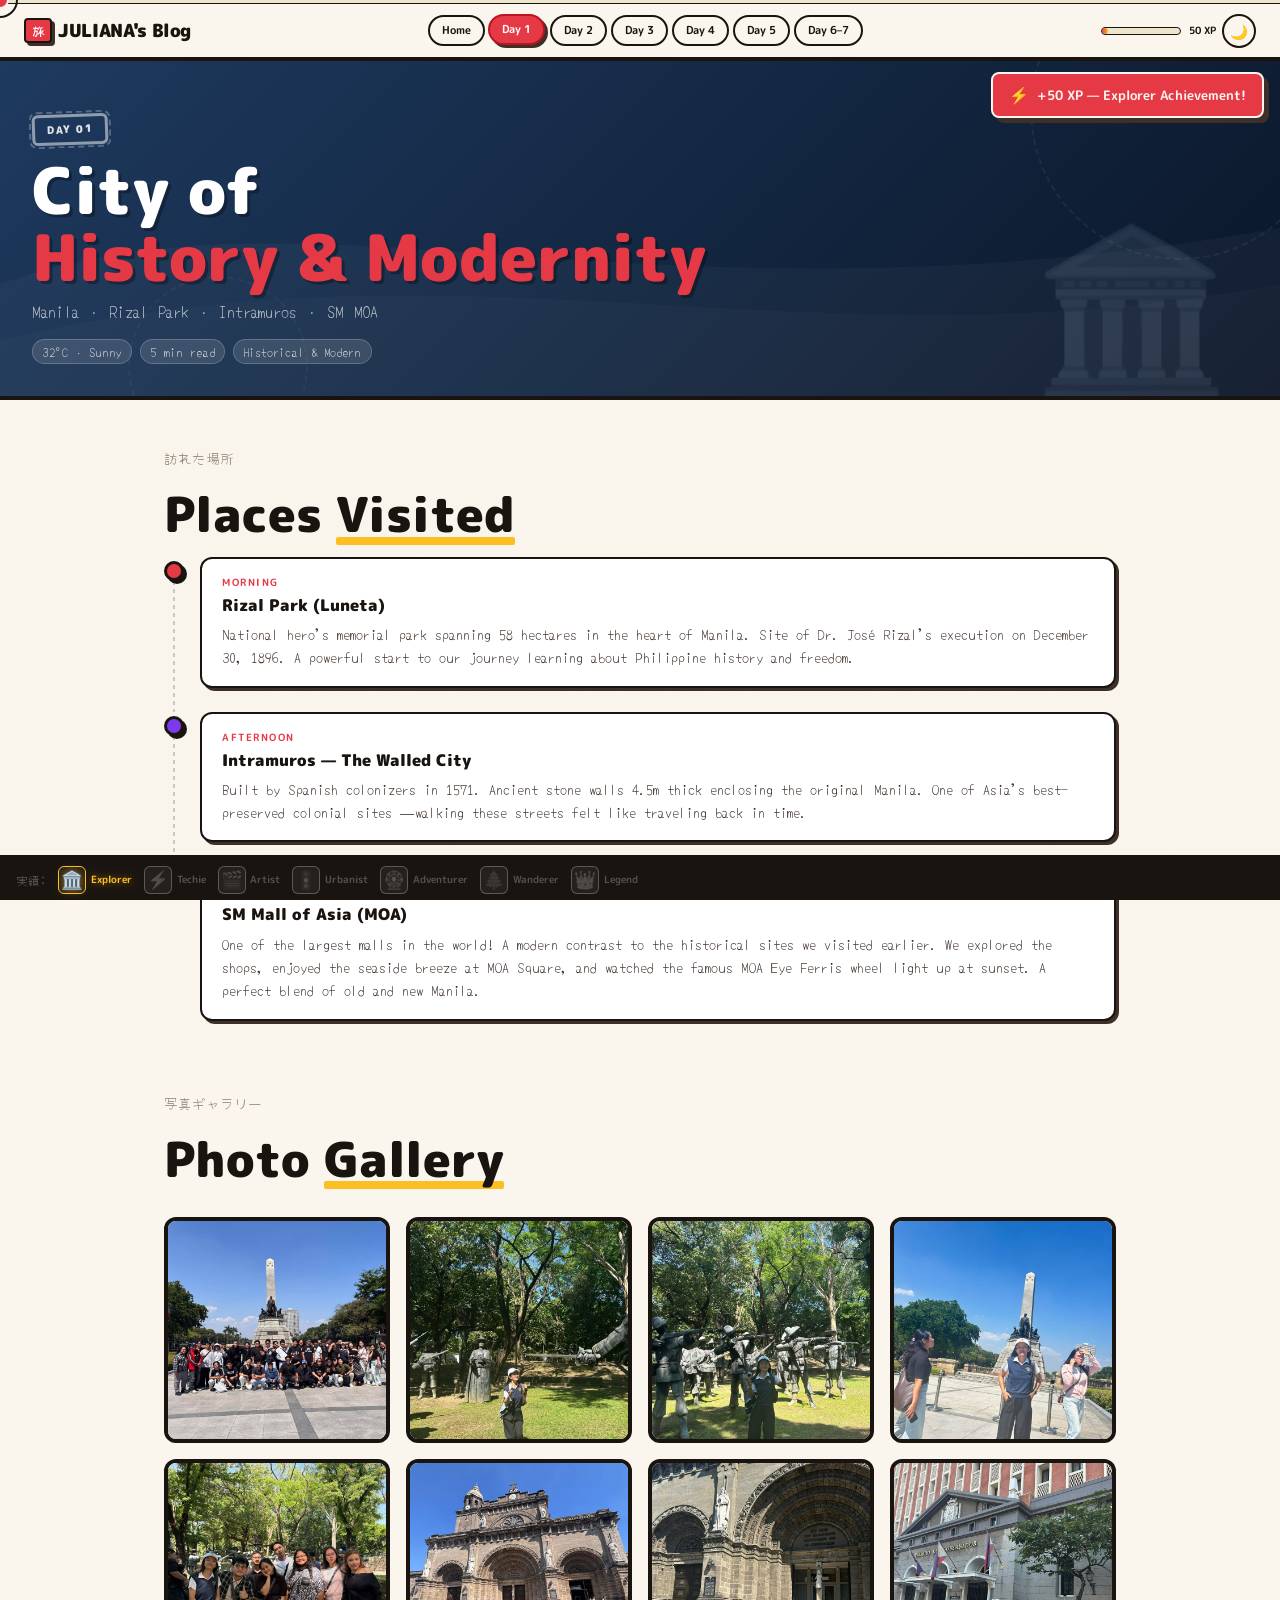
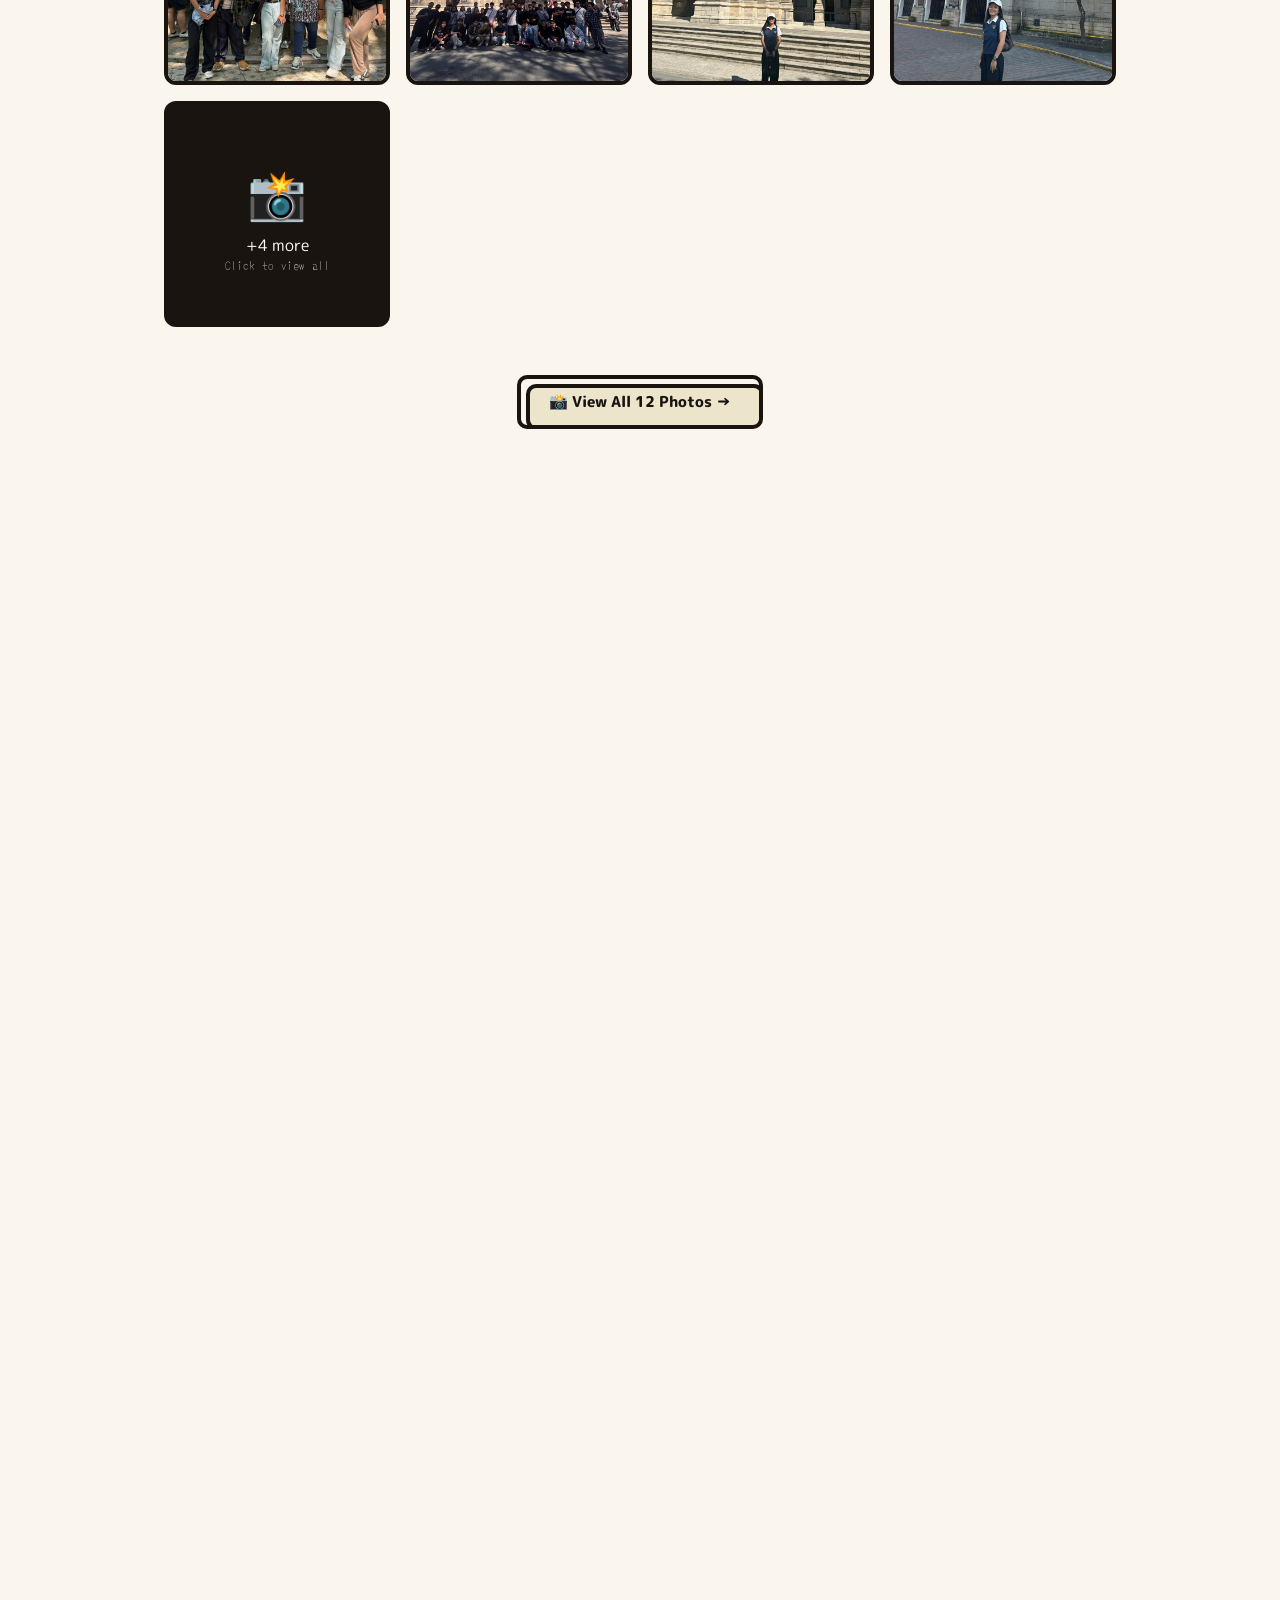
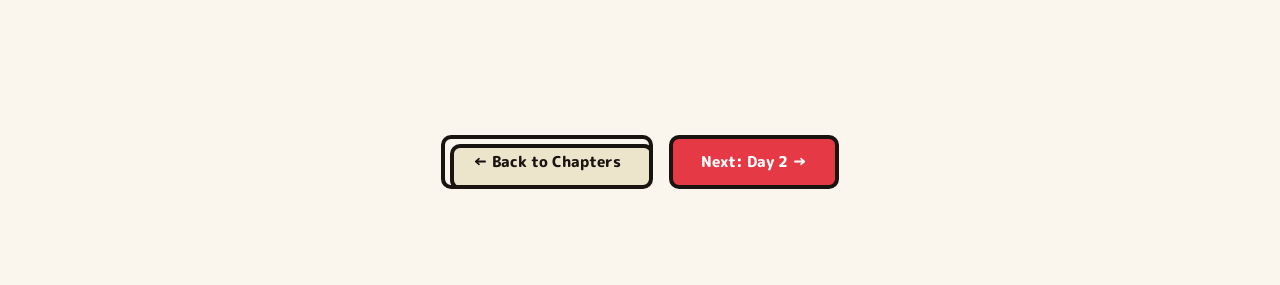
==== day1.html @ f8524972 "removed the journey folder wrong pathing" ====
<!DOCTYPE html>
<html lang="en">

<head>
  <meta charset="UTF-8">
  <meta name="viewport" content="width=device-width, initial-scale=1.0">
  <title>Day 1 — Manila · 旅日記</title>
  <link rel="stylesheet" href="style.css">
  <style>
    :root {
      --day-color: #e63946;
      --day-dark: #c1121f;
      --day-light: rgba(230, 57, 70, 0.1);
    }
  </style>
  <link rel="stylesheet" href="day-shared.css">
</head>

<body>
  <div id="cursor"></div>
  <div id="cursor-ring"></div>
  <div id="scroll-bar">
    <div id="scroll-fill"></div>
  </div>
  <div id="page-transition"></div>
  <div id="pt-text"></div>

  <!-- Topbar -->
  <div id="topbar">
    <a class="topbar-logo" href="index.html" onclick="nav(event,'index.html','Home')">
      <span class="logo-kanji">旅</span><span>JULIANA's Blog</span>
    </a>
    <nav class="topbar-nav">
      <a class="nav-pill" data-page="index.html" href="index.html" onclick="nav(event,'index.html','Home')">Home</a>
      <a class="nav-pill active" data-page="day1.html" href="day1.html">Day 1</a>
      <a class="nav-pill" data-page="day2.html" href="day2.html" onclick="nav(event,'day2.html','Day 2')">Day 2</a>
      <a class="nav-pill" data-page="day3.html" href="day3.html" onclick="nav(event,'day3.html','Day 3')">Day 3</a>
      <a class="nav-pill" data-page="day4.html" href="day4.html" onclick="nav(event,'day4.html','Day 4')">Day 4</a>
      <a class="nav-pill" data-page="day5.html" href="day5.html" onclick="nav(event,'day5.html','Day 5')">Day 5</a>
      <a class="nav-pill" data-page="day67.html" href="day67.html" onclick="nav(event,'day67.html','Day 6-7')">Day
        6–7</a>
    </nav>
    <div class="topbar-actions">
      <div class="xp-row">
        <div class="xp-track">
          <div class="xp-fill" id="xp-fill"></div>
        </div><span id="xp-num">0 XP</span>
      </div>
      <div class="icon-pill" onclick="toggleDark()">🌙</div>
    </div>
  </div>

  <div class="page">
    <!-- HERO -->
    <div class="day-hero" style="background:linear-gradient(135deg,#1e3a5f 0%,#0a1628 100%);">
      <div class="day-hero-deco">
        <svg viewBox="0 0 800 300" class="hero-svg-deco" preserveAspectRatio="none">
          <path d="M0,200 C200,100 400,250 800,150 L800,300 L0,300Z" fill="rgba(255,255,255,0.03)" />
          <path d="M0,250 C300,150 500,280 800,200 L800,300 L0,300Z" fill="rgba(255,255,255,0.02)" />
        </svg>
        <div class="hero-circle"
          style="width:300px;height:300px;top:-100px;right:-50px;border-color:rgba(255,255,255,0.06)"></div>
        <div class="hero-circle"
          style="width:180px;height:180px;bottom:-60px;left:10%;border-color:rgba(255,255,255,0.04)"></div>
      </div>
      <div class="day-hero-content">
        <div class="day-stamp">
          <span class="stamp" style="color:#fff;border-color:rgba(255,255,255,0.6);">DAY 01</span>
        </div>
        <h1 class="day-title">City of<br><span style="color:var(--day-color)">History & Modernity</span></h1>
        <p class="day-subtitle">Manila · Rizal Park · Intramuros · SM MOA</p>
        <div style="display:flex;gap:0.5rem;flex-wrap:wrap;margin-top:1rem;">
          <span class="atm-tag">32°C · Sunny</span>
          <span class="atm-tag">5 min read</span>
          <span class="atm-tag">Historical & Modern</span>
        </div>
      </div>
      <div class="day-hero-emoji">🏛️</div>
    </div>

    <!-- CONTENT -->
    <div class="day-content">

      <!-- PLACES TIMELINE -->
      <section class="content-section reveal">
        <span class="section-kana">訪れた場所</span>
        <h2 class="section-heading">Places <span class="underline-swash">Visited</span></h2>
        <div class="timeline">
          <div class="tl-item">
            <div class="tl-dot" style="background:var(--day-color)"></div>
            <div class="tl-card">
              <div class="tl-time">Morning</div>
              <div class="tl-place">Rizal Park (Luneta)</div>
              <div class="tl-desc">National hero's memorial park spanning 58 hectares in the heart of Manila. Site of
                Dr. José Rizal's execution on December 30, 1896. A powerful start to our journey learning about
                Philippine history and freedom.</div>
              <div class="tl-emoji"></div>
            </div>
          </div>
          <div class="tl-item">
            <div class="tl-dot" style="background:#7c3aed"></div>
            <div class="tl-card">
              <div class="tl-time">Afternoon</div>
              <div class="tl-place">Intramuros — The Walled City</div>
              <div class="tl-desc">Built by Spanish colonizers in 1571. Ancient stone walls 4.5m thick enclosing the
                original Manila. One of Asia's best-preserved colonial sites — walking these streets felt like traveling
                back in time.</div>
              <div class="tl-emoji"></div>
            </div>
          </div>
          <div class="tl-item">
            <div class="tl-dot" style="background:#0ea5e9"></div>
            <div class="tl-card">
              <div class="tl-time">Late Afternoon / Evening</div>
              <div class="tl-place">SM Mall of Asia (MOA)</div>
              <div class="tl-desc">One of the largest malls in the world! A modern contrast to the historical sites we
                visited earlier. We explored the shops, enjoyed the seaside breeze at MOA Square, and watched the famous
                MOA Eye Ferris wheel light up at sunset. A perfect blend of old and new Manila.</div>
              <div class="tl-emoji"><div>
            </div>
          </div>
        </div>
      </section>

      <!-- PHOTO GALLERY -->
      <section class="content-section reveal" data-delay="0.1">
        <span class="section-kana">写真ギャラリー</span>
        <h2 class="section-heading">Photo <span class="underline-swash">Gallery</span></h2>
        <div class="photo-grid-masonry" id="gallery-day1">
          <!-- Images will be loaded dynamically -->
        </div>
        <button class="btn btn-ghost" onclick="openFullGallery(1)" style="margin-top:1rem;align-self:center;">📸 View
          All 12 Photos →</button>
      </section>

      <div class="two-col">
        <!-- JOURNAL / LEARNINGS -->
        <section class="content-section reveal" data-delay="0.1">
          <span class="section-kana">学んだこと</span>
          <h2 class="section-heading">What We <span class="underline-swash">Learned</span></h2>
          <div class="notebook journal-lines"
            style="padding:1.5rem 1.5rem 1.5rem 4rem;border:var(--border-thick);border-radius:14px;box-shadow:var(--shadow-md);background:#fff;">
            <div class="learn-item">
              <span class="learn-icon"></span>
              <p>Rizal Park is the symbolic heart of Philippine freedom — where our national hero was executed and where
                the nation's spirit was rekindled.</p>
            </div>
            <div class="learn-item">
              <span class="learn-icon"></span>
              <p>Intramuros has 8 gates called "puertas" and its walls were designed to protect the colonial capital
                from invasion and typhoons.</p>
            </div>
            <div class="learn-item">
              <span class="learn-icon"></span>
              <p>SM MOA is the 4th largest mall in the world and represents modern Philippine commerce and entertainment
                — a stark but beautiful contrast to centuries-old Intramuros.</p>
            </div>
            <div class="learn-item">
              <span class="learn-icon"></span>
              <p>The architecture of Intramuros blends Spanish Baroque, Moorish, and indigenous influences — a physical
                record of cultural fusion.</p>
            </div>
            <div class="learn-item">
              <span class="learn-icon"></span>
              <p>Manila is a city of contrasts — where history and modernity coexist. From Rizal's execution site to a
                world-class mall by the bay, this city tells a complex story.</p>
            </div>
          </div>
        </section>

        <!-- REFLECTION + FUN FACTS -->
        <div style="display:flex;flex-direction:column;gap:1.5rem;">
          <section class="content-section reveal" data-delay="0.2">
            <span class="section-kana">振り返り</span>
            <h2 class="section-heading">Reflection</h2>
            <div class="speech-bubble">
              <p>"Walking through Intramuros felt like stepping back 500 years into colonial history. But then ending
                the day at SM MOA — watching the sunset over Manila Bay with the MOA Eye glowing — reminded us that
                Manila isn't stuck in the past. It's a living, breathing city that honors its history while embracing
                the future. What a perfect first day."</p>
            </div>
          </section>

          <section class="content-section reveal" data-delay="0.25">
            <span class="section-kana">おもしろい事実</span>
            <h2 class="section-heading">Fun Facts</h2>
            <div style="display:flex;flex-direction:column;gap:0.75rem;">
              <div class="sticky" style="transform:rotate(-2deg)">🏛️ Rizal Park spans 58 hectares — bigger than
                Monaco's palace!</div>
              <div class="sticky" style="transform:rotate(1.5deg);background:#e3f2fd;border-color:#90caf9"> SM MOA is
                the 4th LARGEST mall in the world!</div>
              <div class="sticky" style="transform:rotate(-1deg);background:#f3e5f5;border-color:#ce93d8"> Intramuros
                walls are 4.5 meters thick — built to withstand cannon fire!</div>
            </div>
          </section>

          <section class="content-section reveal" data-delay="0.3">
            <span class="section-kana">今日の気分</span>
            <h2 class="section-heading">Day Mood</h2>
            <div class="mood-row">
              <div class="mood-item flip-card" style="height:80px">
                <div class="flip-card-inner"
                  style="transform-style:preserve-3d;transition:transform 0.6s;width:100%;height:100%">
                  <div class="flip-front"
                    style="backface-visibility:hidden;position:absolute;inset:0;display:flex;flex-direction:column;align-items:center;justify-content:center;background:#fff;border:var(--border);border-radius:10px;font-size:1.8rem;">
                    one</div>
                  <div class="flip-back"
                    style="backface-visibility:hidden;position:absolute;inset:0;transform:rotateY(180deg);display:flex;align-items:center;justify-content:center;background:var(--day-color);color:#fff;font-family:var(--font-sketch);font-size:0.75rem;border-radius:10px;text-align:center;padding:0.5rem;">
                    Amazed!</div>
                </div>
              </div>
              <div class="mood-item flip-card" style="height:80px">
                <div class="flip-card-inner"
                  style="transform-style:preserve-3d;transition:transform 0.6s;width:100%;height:100%">
                  <div class="flip-front"
                    style="backface-visibility:hidden;position:absolute;inset:0;display:flex;flex-direction:column;align-items:center;justify-content:center;background:#fff;border:var(--border);border-radius:10px;font-size:1.8rem;">
                    two</div>
                  <div class="flip-back"
                    style="backface-visibility:hidden;position:absolute;inset:0;transform:rotateY(180deg);display:flex;align-items:center;justify-content:center;background:#7c3aed;color:#fff;font-family:var(--font-sketch);font-size:0.75rem;border-radius:10px;text-align:center;padding:0.5rem;">
                    Curious!</div>
                </div>
              </div>
              <div class="mood-item flip-card" style="height:80px">
                <div class="flip-card-inner"
                  style="transform-style:preserve-3d;transition:transform 0.6s;width:100%;height:100%">
                  <div class="flip-front"
                    style="backface-visibility:hidden;position:absolute;inset:0;display:flex;flex-direction:column;align-items:center;justify-content:center;background:#fff;border:var(--border);border-radius:10px;font-size:1.8rem;">
                    three</div>
                  <div class="flip-back"
                    style="backface-visibility:hidden;position:absolute;inset:0;transform:rotateY(180deg);display:flex;align-items:center;justify-content:center;background:#0ea5e9;color:#fff;font-family:var(--font-sketch);font-size:0.75rem;border-radius:10px;text-align:center;padding:0.5rem;">
                    Inspired!</div>
                </div>
              </div>
            </div>
            <p
              style="font-family:var(--font-sketch);font-size:0.75rem;color:var(--muted);margin-top:0.5rem;text-align:center;">
              Hover the cards ↑</p>
          </section>
        </div>
      </div>

      <!-- SKILLS DISCOVERED -->
      <section class="content-section reveal">
        <span class="section-kana">発見したスキル</span>
        <h2 class="section-heading">Skills <span class="underline-swash">Discovered</span></h2>
        <div class="skill-cloud">
          <span class="skill-tag" style="--sc:#e63946">Philippine History</span>
          <span class="skill-tag" style="--sc:#7c3aed">Colonial Architecture</span>
          <span class="skill-tag" style="--sc:#16a34a"> Heritage Conservation</span>
          <span class="skill-tag" style="--sc:#f59e0b"> Cultural Appreciation</span>
          <span class="skill-tag" style="--sc:#0ea5e9"> Modern Commerce</span>
          <span class="skill-tag" style="--sc:#db2777"> Urban Contrasts</span>
        </div>
      </section>

      <!-- NAV BUTTONS -->
      <div class="day-nav-row">
        <button class="btn btn-ghost" onclick="nav(null,'index.html','Home')">← Back to Chapters</button>
        <button class="btn btn-red" onclick="nav(null,'day2.html','Day 2')">Next: Day 2 →</button>
      </div>
    </div>
  </div>

  <!-- Photo zoom -->
  <div id="photo-zoom" onclick="this.classList.remove('open')"
    style="position:fixed;inset:0;z-index:5000;background:rgba(0,0,0,0.95);display:none;align-items:center;justify-content:center;flex-direction:column;gap:1rem;backdrop-filter:blur(16px);">
    <div id="pz-emoji" style="font-size:8rem;animation:pop-in 0.4s ease;"></div>
    <div id="pz-title" style="font-family:var(--font-display);font-weight:900;font-size:1.5rem;color:#fff;"></div>
    <div id="pz-desc"
      style="font-family:var(--font-sketch);font-size:1rem;color:rgba(255,255,255,0.6);max-width:400px;text-align:center;">
    </div>
    <div style="font-family:var(--font-sketch);font-size:0.8rem;color:rgba(255,255,255,0.3);margin-top:1rem;">Click
      anywhere to close</div>
  </div>

  <!-- Achievements -->
  <div id="ach-strip"></div>

  <script src="shared.js"></script>
  <script src="day-shared.js"></script>
  <script>
    initDayPage('day1');
  </script>
</body>

</html>
---- style.css ----
/* ============================================================
   TABI NIKKI — 旅日記 — Travel Diary
   Japanese / Nintendo / Sketch Theme
   ============================================================ */

@import url('https://fonts.googleapis.com/css2?family=M+PLUS+Rounded+1c:wght@400;700;800;900&family=Zen+Maru+Gothic:wght@400;500;700&family=Yomogi&family=Nunito:wght@400;600;700;800&display=swap');

/* ===== CSS VARIABLES ===== */
:root {
  --cream:    #faf6ee;
  --paper:    #f5efe0;
  --paper2:   #ede4cc;
  --ink:      #1a1410;
  --ink2:     #3d3028;
  --muted:    #8a7a6a;
  --red:      #e63946;
  --red2:     #c1121f;
  --blue:     #2563eb;
  --blue2:    #1d4ed8;
  --yellow:   #fbbf24;
  --green:    #16a34a;
  --purple:   #7c3aed;
  --orange:   #ea580c;
  --pink:     #db2777;
  --sky:      #0ea5e9;

  --shadow-sm: 3px 3px 0px var(--ink2);
  --shadow-md: 5px 5px 0px var(--ink2);
  --shadow-lg: 8px 8px 0px var(--ink2);

  --border: 2.5px solid var(--ink);
  --border-thick: 4px solid var(--ink);

  --font-display: 'M PLUS Rounded 1c', sans-serif;
  --font-body:    'Zen Maru Gothic', sans-serif;
  --font-sketch:  'Yomogi', cursive;
  --font-ui:      'Nunito', sans-serif;
}

/* ===== RESET ===== */
*, *::before, *::after { box-sizing: border-box; margin: 0; padding: 0; }
html { scroll-behavior: smooth; }

body {
  font-family: var(--font-body);
  background: var(--cream);
  color: var(--ink);
  min-height: 100vh;
  overflow-x: hidden;
  cursor: none;
}

/* ===== PAPER TEXTURE BACKGROUND ===== */
body::before {
  content: '';
  position: fixed; inset: 0; z-index: 0; pointer-events: none;
  background-image:
    url("data:image/svg+xml,%3Csvg xmlns='http://www.w3.org/2000/svg' width='300' height='300'%3E%3Cfilter id='n'%3E%3CfeTurbulence type='fractalNoise' baseFrequency='0.65' numOctaves='3' stitchTiles='stitch'/%3E%3CfeColorMatrix type='saturate' values='0'/%3E%3C/filter%3E%3Crect width='300' height='300' filter='url(%23n)' opacity='0.04'/%3E%3C/svg%3E");
  opacity: 0.6;
}

body > * { position: relative; z-index: 1; }

/* ===== CUSTOM CURSOR ===== */
#cursor {
  width: 14px; height: 14px;
  background: var(--red);
  border-radius: 50%;
  position: fixed; pointer-events: none; z-index: 9999;
  transform: translate(-50%,-50%);
  transition: transform 0.08s, background 0.2s, width 0.2s, height 0.2s;
  box-shadow: 0 0 0 2px var(--cream);
}
#cursor-ring {
  width: 36px; height: 36px;
  border: 2.5px solid var(--ink);
  border-radius: 50%;
  position: fixed; pointer-events: none; z-index: 9998;
  transform: translate(-50%,-50%);
  transition: all 0.12s ease;
}
body:hover #cursor-ring { opacity: 1; }

/* ===== SCROLL PROGRESS ===== */
#scroll-bar {
  position: fixed; top: 0; left: 0; right: 0; height: 4px;
  background: var(--paper2); z-index: 1000;
  border-bottom: 1px solid var(--ink);
}
#scroll-fill {
  height: 100%;
  background: repeating-linear-gradient(90deg, var(--red) 0px, var(--red) 8px, var(--yellow) 8px, var(--yellow) 16px);
  transform-origin: left; transform: scaleX(0);
  transition: transform 0.1s;
}

/* ===== TOPBAR ===== */
#topbar {
  position: fixed; top: 4px; left: 0; right: 0; z-index: 900;
  background: var(--cream);
  border-bottom: var(--border-thick);
  display: flex; align-items: center; justify-content: space-between;
  padding: 0.6rem 1.5rem;
}
.topbar-logo {
  font-family: var(--font-display);
  font-weight: 900;
  font-size: 1.1rem;
  color: var(--ink);
  display: flex; align-items: center; gap: 0.4rem;
  text-decoration: none;
  letter-spacing: -0.02em;
}
.logo-kanji {
  background: var(--red);
  color: #fff;
  font-size: 0.75rem;
  padding: 2px 6px;
  border-radius: 4px;
  border: 2px solid var(--ink);
  font-family: var(--font-sketch);
  box-shadow: var(--shadow-sm);
}
.topbar-nav {
  display: flex; align-items: center; gap: 0.25rem;
}
.nav-pill {
  font-family: var(--font-display);
  font-weight: 700;
  font-size: 0.7rem;
  padding: 0.3rem 0.75rem;
  border: var(--border);
  border-radius: 99px;
  background: transparent;
  color: var(--ink);
  cursor: none;
  text-decoration: none;
  transition: all 0.15s;
  white-space: nowrap;
  display: inline-flex; align-items: center; gap: 0.3rem;
}
.nav-pill:hover, .nav-pill.active {
  background: var(--ink);
  color: var(--cream);
  box-shadow: var(--shadow-sm);
  transform: translate(-1px,-1px);
}
.nav-pill.active { background: var(--red); border-color: var(--red2); color: #fff; }
.topbar-actions { display: flex; gap: 0.4rem; }
.icon-pill {
  width: 34px; height: 34px;
  border: var(--border);
  border-radius: 50%;
  background: transparent;
  display: flex; align-items: center; justify-content: center;
  cursor: none; font-size: 0.9rem;
  transition: all 0.15s;
}
.icon-pill:hover { background: var(--ink); transform: translate(-1px,-1px); box-shadow: var(--shadow-sm); filter: invert(1); }

/* ===== PAGE WRAPPER ===== */
.page {
  min-height: 100vh;
  padding-top: 60px;
}

/* ===== SKETCH BORDER UTILITY ===== */
.sketch-box {
  border: var(--border);
  border-radius: 12px;
  background: var(--cream);
  box-shadow: var(--shadow-md);
  position: relative;
}
.sketch-box::before {
  content: '';
  position: absolute; inset: 3px;
  border: 1px dashed rgba(0,0,0,0.12);
  border-radius: 10px;
  pointer-events: none;
}

/* ===== STAMP BADGE ===== */
.stamp {
  display: inline-flex; flex-direction: column; align-items: center;
  border: 3px solid currentColor;
  border-radius: 6px;
  padding: 0.3rem 0.75rem;
  font-family: var(--font-display);
  font-weight: 900;
  font-size: 0.65rem;
  letter-spacing: 0.15em;
  text-transform: uppercase;
  transform: rotate(-2deg);
  opacity: 0.85;
  position: relative;
}
.stamp::after {
  content: '';
  position: absolute; inset: -6px;
  border: 2px dashed currentColor;
  border-radius: 8px;
  opacity: 0.3;
}

/* ===== BUTTONS ===== */
.btn {
  display: inline-flex; align-items: center; gap: 0.5rem;
  font-family: var(--font-display);
  font-weight: 800;
  font-size: 0.95rem;
  padding: 0.75rem 1.75rem;
  border: var(--border-thick);
  border-radius: 10px;
  cursor: none;
  transition: all 0.12s;
  position: relative;
  text-decoration: none;
}
.btn::after {
  content: '';
  position: absolute; bottom: -5px; right: -5px;
  width: 100%; height: 100%;
  border: var(--border-thick);
  border-radius: 10px;
  z-index: -1;
  transition: all 0.12s;
}
.btn:hover { transform: translate(-2px,-2px); }
.btn:hover::after { bottom: -7px; right: -7px; }
.btn:active { transform: translate(2px,2px); }
.btn:active::after { bottom: -2px; right: -2px; }

.btn-red    { background: var(--red);    color: #fff; }
.btn-red::after    { background: var(--red2);   }
.btn-blue   { background: var(--blue);   color: #fff; }
.btn-blue::after   { background: var(--blue2);  }
.btn-yellow { background: var(--yellow); color: var(--ink); }
.btn-yellow::after { background: #d97706; }
.btn-ghost  { background: transparent;  color: var(--ink); }
.btn-ghost::after  { background: var(--paper2); }

/* ===== SECTION HEADING ===== */
.section-kana {
  font-family: var(--font-sketch);
  font-size: 0.85rem;
  color: var(--muted);
  display: block;
  margin-bottom: 0.25rem;
}
.section-heading {
  font-family: var(--font-display);
  font-weight: 900;
  font-size: clamp(1.8rem, 4vw, 3rem);
  color: var(--ink);
  line-height: 1.1;
  position: relative;
}
.section-heading .underline-swash {
  position: relative; display: inline-block;
}
.section-heading .underline-swash::after {
  content: '';
  position: absolute; left: 0; right: 0; bottom: -4px;
  height: 8px;
  background: var(--yellow);
  z-index: -1;
  border-radius: 2px;
}

/* ===== TAGS ===== */
.tag {
  display: inline-flex; align-items: center; gap: 0.3rem;
  font-family: var(--font-display);
  font-size: 0.7rem; font-weight: 700;
  padding: 0.2rem 0.6rem;
  border: 2px solid currentColor;
  border-radius: 99px;
  transition: all 0.15s;
}
.tag:hover { transform: scale(1.05); }

/* ===== CARD ===== */
.card {
  background: #fff;
  border: var(--border);
  border-radius: 14px;
  box-shadow: var(--shadow-md);
  overflow: hidden;
  transition: transform 0.2s, box-shadow 0.2s;
}
.card:hover { transform: translate(-3px,-3px); box-shadow: var(--shadow-lg); }

/* ===== JOURNAL LINES ===== */
.journal-lines {
  background-image:
    linear-gradient(var(--paper2) 1px, transparent 1px);
  background-size: 100% 2rem;
  background-color: #fff;
}

/* ===== RED THREAD (notebook margin) ===== */
.notebook {
  padding-left: 3.5rem;
  position: relative;
}
.notebook::before {
  content: '';
  position: absolute; top: 0; left: 2.5rem; bottom: 0;
  width: 2px;
  background: rgba(230,57,70,0.4);
}
.notebook::after {
  content: '';
  position: absolute; top: 0; left: 2rem; bottom: 0;
  width: 1px;
  background: rgba(230,57,70,0.2);
}

/* ===== WASHI TAPE ===== */
.washi {
  display: inline-block;
  padding: 0.15rem 1.5rem;
  font-family: var(--font-sketch);
  font-size: 0.8rem;
  transform: rotate(-1.5deg);
  border-top: 1px solid rgba(0,0,0,0.1);
  border-bottom: 1px solid rgba(0,0,0,0.1);
}
.washi-red    { background: rgba(230,57,70,0.25);   color: var(--red2); }
.washi-blue   { background: rgba(37,99,235,0.2);    color: var(--blue); }
.washi-yellow { background: rgba(251,191,36,0.35);  color: #92400e; }
.washi-green  { background: rgba(22,163,74,0.2);    color: var(--green); }
.washi-purple { background: rgba(124,58,237,0.2);   color: var(--purple); }

/* ===== STICKY NOTE ===== */
.sticky {
  background: #fff9c4;
  border: 2px solid #f0d000;
  border-radius: 2px;
  padding: 1rem;
  box-shadow: 4px 4px 0 rgba(0,0,0,0.12);
  font-family: var(--font-sketch);
  font-size: 0.9rem;
  line-height: 1.6;
  color: var(--ink2);
  position: relative;
}
.sticky::before {
  content: '';
  position: absolute; top: -8px; left: 50%;
  transform: translateX(-50%);
  width: 28px; height: 10px;
  background: rgba(255,215,0,0.7);
  border-radius: 2px;
  box-shadow: 0 2px 4px rgba(0,0,0,0.15);
}

/* ===== PIXEL / RETRO BORDER ===== */
.pixel-border {
  box-shadow:
    0 -3px 0 0 var(--ink),
    0  3px 0 0 var(--ink),
   -3px 0 0 0 var(--ink),
    3px 0 0 0 var(--ink);
}

/* ===== TORII DECORATIVE DIVIDER ===== */
.torii-divider {
  display: flex; align-items: center; gap: 1rem;
  margin: 2rem 0;
}
.torii-divider::before, .torii-divider::after {
  content: '';
  flex: 1; height: 2px;
  background: repeating-linear-gradient(90deg, var(--ink) 0, var(--ink) 4px, transparent 4px, transparent 8px);
}
.torii-divider span {
  font-family: var(--font-sketch);
  font-size: 1.2rem;
  color: var(--red);
  white-space: nowrap;
}

/* ===== BADGE / LEVEL ===== */
.level-badge {
  display: inline-flex; align-items: center; gap: 0.4rem;
  background: var(--ink);
  color: var(--cream);
  font-family: var(--font-display);
  font-weight: 900;
  font-size: 0.7rem;
  padding: 0.3rem 0.75rem;
  border-radius: 4px;
  letter-spacing: 0.1em;
}

/* ===== PROGRESS BAR ===== */
.progress-wrap { background: var(--paper2); border: var(--border); border-radius: 99px; overflow: hidden; height: 14px; }
.progress-fill {
  height: 100%;
  background: repeating-linear-gradient(90deg, var(--red) 0, var(--red) 12px, var(--red2) 12px, var(--red2) 24px);
  border-radius: 99px;
  transition: width 1.2s cubic-bezier(.4,0,.2,1);
}

/* ===== ANIMATIONS ===== */
@keyframes fade-up   { from{opacity:0;transform:translateY(20px)} to{opacity:1;transform:none} }
@keyframes fade-in   { from{opacity:0} to{opacity:1} }
@keyframes pop-in    { 0%{transform:scale(0.7);opacity:0} 70%{transform:scale(1.05)} 100%{transform:scale(1);opacity:1} }
@keyframes slide-r   { from{opacity:0;transform:translateX(-24px)} to{opacity:1;transform:none} }
@keyframes stamp-in  { 0%{transform:scale(2) rotate(-20deg);opacity:0} 60%{transform:scale(0.95) rotate(2deg)} 100%{transform:scale(1) rotate(-2deg);opacity:0.85} }
@keyframes wiggle    { 0%,100%{transform:rotate(-2deg)} 50%{transform:rotate(2deg)} }
@keyframes float     { 0%,100%{transform:translateY(0)} 50%{transform:translateY(-8px)} }
@keyframes blink     { 50%{opacity:0} }
@keyframes spin      { to{transform:rotate(360deg)} }
@keyframes bounce-x  { 0%,100%{transform:translateX(0)} 50%{transform:translateX(6px)} }
@keyframes draw-line { from{stroke-dashoffset:1000} to{stroke-dashoffset:0} }
@keyframes page-enter {
  from { opacity:0; transform: perspective(1000px) rotateY(-8deg) translateX(-30px); }
  to   { opacity:1; transform: perspective(1000px) rotateY(0) translateX(0); }
}
@keyframes ripple-out { to{ transform:scale(3); opacity:0; } }
@keyframes confetti-drop {
  0%{opacity:1;transform:translate(0,0) rotate(0deg)}
  100%{opacity:0;transform:translate(var(--cx),var(--cy)) rotate(var(--cr))}
}

.anim-fade-up  { animation: fade-up  0.6s ease both; }
.anim-pop      { animation: pop-in   0.5s cubic-bezier(.4,0,.2,1) both; }
.anim-slide    { animation: slide-r  0.5s ease both; }
.anim-float    { animation: float 4s ease-in-out infinite; }
.anim-wiggle   { animation: wiggle 2s ease-in-out infinite; }

/* ===== REVEAL ON SCROLL ===== */
.reveal { opacity:0; transform:translateY(24px); transition:opacity 0.6s ease, transform 0.6s ease; }
.reveal.done { opacity:1; transform:none; }

/* ===== TOAST ===== */
#toast-wrap {
  position:fixed; top:4.5rem; right:1rem;
  display:flex; flex-direction:column; gap:0.4rem;
  z-index:950; pointer-events:none;
}
.toast {
  background: var(--ink);
  color: var(--cream);
  font-family: var(--font-display);
  font-weight: 700;
  font-size: 0.8rem;
  padding: 0.6rem 1rem;
  border-radius: 8px;
  border: 2px solid var(--cream);
  box-shadow: var(--shadow-md);
  display: flex; align-items: center; gap: 0.5rem;
  transform: translateX(120%);
  opacity: 0;
  transition: all 0.3s cubic-bezier(.4,0,.2,1);
  pointer-events: auto;
}
.toast.show { transform: none; opacity:1; }
.toast.red  { background: var(--red); }
.toast.blue { background: var(--blue); }
.toast.green{ background: var(--green); }

/* ===== PAGE TRANSITION ===== */
#page-transition {
  position:fixed; inset:0; z-index:9000;
  background: var(--ink);
  transform: scaleX(0); transform-origin: left;
  pointer-events:none;
}
#pt-text {
  position: fixed; top:50%; left:50%;
  transform:translate(-50%,-50%);
  font-family: var(--font-sketch);
  font-size: 2rem; color: var(--cream);
  z-index: 9001; opacity: 0;
  pointer-events: none;
}

/* ===== XP BAR (topbar) ===== */
.xp-row {
  display: flex; align-items: center; gap: 0.5rem;
  font-family: var(--font-display);
  font-size: 0.65rem; font-weight: 700;
}
.xp-track {
  width: 80px; height: 8px;
  background: var(--paper2);
  border: 1.5px solid var(--ink);
  border-radius: 99px; overflow:hidden;
}
.xp-fill {
  height:100%;
  background: linear-gradient(90deg, var(--red), var(--yellow));
  border-radius:99px;
  transition: width 0.8s cubic-bezier(.4,0,.2,1);
}

/* ===== ACHIEVEMENT STRIP ===== */
#ach-strip {
  position:fixed; bottom:0; left:0; right:0; z-index:800;
  background: var(--ink);
  border-top: var(--border-thick);
  padding: 0.4rem 1rem;
  display:flex; align-items:center; gap:0.75rem;
  overflow-x:auto;
}
.ach-badge {
  display:flex; align-items:center; gap:0.3rem;
  font-family:var(--font-display); font-weight:700; font-size:0.65rem;
  color: rgba(255,255,255,0.25);
  white-space:nowrap;
  transition:all 0.4s;
  filter: grayscale(1);
}
.ach-badge.lit {
  color: var(--yellow);
  filter: grayscale(0);
  text-shadow: 0 0 8px rgba(251,191,36,0.6);
  animation: pop-in 0.5s ease;
}
.ach-badge .ach-icon {
  font-size:1.1rem;
  width:28px; height:28px;
  background:rgba(255,255,255,0.05);
  border:1.5px solid currentColor;
  border-radius:6px;
  display:flex; align-items:center; justify-content:center;
}
#ach-strip .ach-label {
  font-family:var(--font-sketch); font-size:0.75rem;
  color:rgba(255,255,255,0.3);
}

/* ===== SAKURA PETALS ===== */
.petal {
  position:fixed; pointer-events:none; z-index:5;
  font-size:1.2rem; opacity:0;
  animation: petal-fall var(--dur,6s) var(--delay,0s) ease-in forwards;
}
@keyframes petal-fall {
  0%  { opacity:1; transform:translate(0,0) rotate(0deg); }
  100%{ opacity:0; transform:translate(var(--px,20px), 100vh) rotate(var(--pr,360deg)); }
}

/* ===== RESPONSIVE ===== */
@media(max-width:768px){
  .topbar-nav { display:none; }
  .section-heading { font-size:1.8rem; }
  #ach-strip { padding:0.3rem 0.75rem; gap:0.4rem; }
}
@media(max-width:480px){
  #topbar { padding:0.5rem 1rem; }
  .topbar-logo span:last-child { display:none; }
}



/* Masonry Gallery Grid */
.photo-grid-masonry {
  display: grid;
  grid-template-columns: repeat(auto-fill, minmax(200px, 1fr));
  gap: 1rem;
  margin: 1rem 0;
}

.gallery-item {
  position: relative;
  overflow: hidden;
  border-radius: 12px;
  border: var(--border-thick);
  background: var(--paper);
  cursor: none;
  transition: all 0.2s ease;
  aspect-ratio: 1 / 1;
}

.gallery-item:hover {
  transform: translate(-3px, -3px);
  box-shadow: var(--shadow-lg);
}

.gallery-item img {
  width: 100%;
  height: 100%;
  object-fit: cover;
  transition: transform 0.3s ease;
}

.gallery-item:hover img {
  transform: scale(1.05);
}

.gallery-item .gallery-overlay {
  position: absolute;
  bottom: 0;
  left: 0;
  right: 0;
  background: linear-gradient(transparent, rgba(0, 0, 0, 0.7));
  color: white;
  padding: 0.5rem;
  font-family: var(--font-sketch);
  font-size: 0.7rem;
  transform: translateY(100%);
  transition: transform 0.2s;
  text-align: center;
}

.gallery-item:hover .gallery-overlay {
  transform: translateY(0);
}

/* Lightbox Gallery (for full view) */
.lightbox-gallery {
  position: fixed;
  inset: 0;
  background: rgba(0, 0, 0, 0.95);
  z-index: 10000;
  display: none;
  flex-direction: column;
  overflow-y: auto;
  padding: 2rem;
}

.lightbox-gallery.active {
  display: flex;
}

.lightbox-header {
  display: flex;
  justify-content: space-between;
  align-items: center;
  padding: 1rem;
  color: white;
  position: sticky;
  top: 0;
  background: rgba(0, 0, 0, 0.8);
  z-index: 10001;
}

.lightbox-close {
  background: var(--red);
  border: none;
  color: white;
  font-size: 1.5rem;
  padding: 0.5rem 1rem;
  border-radius: 8px;
  cursor: none;
}

.lightbox-grid {
  display: grid;
  grid-template-columns: repeat(auto-fill, minmax(300px, 1fr));
  gap: 1.5rem;
  max-width: 1400px;
  margin: 0 auto;
  width: 100%;
  padding: 1rem;
}

.lightbox-item {
  border-radius: 8px;
  overflow: hidden;
  cursor: none;
  transition: transform 0.2s;
}

.lightbox-item:hover {
  transform: scale(1.02);
}

.lightbox-item img {
  width: 100%;
  height: 250px;
  object-fit: cover;
}

@media (max-width: 640px) {
  .photo-grid-masonry {
    grid-template-columns: repeat(auto-fill, minmax(150px, 1fr));
    gap: 0.75rem;
  }

  .lightbox-grid {
    grid-template-columns: repeat(auto-fill, minmax(250px, 1fr));
    gap: 1rem;
  }
}
---- day-shared.css ----
/* day-shared.css — shared styles for all day pages */

/* ===== DAY HERO ===== */
.day-hero {
  position: relative; overflow: hidden;
  min-height: 340px;
  display: flex; align-items: flex-end;
  border-bottom: var(--border-thick);
}
.day-hero-deco { position: absolute; inset: 0; pointer-events: none; }
.hero-svg-deco { position: absolute; inset: 0; width: 100%; height: 100%; }
.hero-circle {
  position: absolute;
  border: 2px dashed;
  border-radius: 50%;
}
.day-hero-content {
  position: relative; z-index: 2;
  padding: 2.5rem 2rem 2rem;
  flex: 1;
}
.day-stamp { margin-bottom: 0.75rem; }
.day-title {
  font-family: var(--font-display);
  font-weight: 900;
  font-size: clamp(2rem,6vw,4rem);
  color: #fff;
  line-height: 1.05;
  text-shadow: 3px 3px 0 rgba(0,0,0,0.3);
}
.day-subtitle {
  font-family: var(--font-sketch);
  font-size: 1rem;
  color: rgba(255,255,255,0.7);
  margin-top: 0.5rem;
}
.atm-tag {
  display: inline-flex; align-items: center; gap: 0.3rem;
  font-family: var(--font-sketch); font-size: 0.75rem;
  padding: 0.2rem 0.6rem;
  background: rgba(255,255,255,0.12);
  border: 1px solid rgba(255,255,255,0.2);
  border-radius: 99px; color: rgba(255,255,255,0.8);
}
.day-hero-emoji {
  font-size: 10rem; position: absolute;
  right: 3rem; bottom: -1rem;
  opacity: 0.12; pointer-events: none;
  animation: float 6s ease-in-out infinite;
  user-select: none;
}
@media(max-width:640px){ .day-hero-emoji { font-size:5rem; right:1rem; } }

/* ===== CONTENT ===== */
.day-content {
  max-width: 1000px; margin: 0 auto;
  padding: 3rem 1.5rem 6rem;
  display: flex; flex-direction: column; gap: 3rem;
}
.content-section { display: flex; flex-direction: column; gap: 1rem; }

/* ===== TIMELINE ===== */
.timeline { display: flex; flex-direction: column; gap: 0; }
.tl-item {
  display: flex; gap: 1rem; position: relative;
  padding-bottom: 1.5rem;
}
.tl-item::before {
  content: '';
  position: absolute; left: 9px; top: 24px; bottom: 0;
  width: 2px;
  background: repeating-linear-gradient(180deg, var(--ink) 0, var(--ink) 4px, transparent 4px, transparent 8px);
  opacity: 0.2;
}
.tl-item:last-child::before { display: none; }
.tl-dot {
  width: 20px; height: 20px; border-radius: 50%;
  border: 3px solid var(--ink);
  flex-shrink: 0; margin-top: 4px;
  box-shadow: 3px 3px 0 var(--ink);
}
.tl-card {
  background: #fff;
  border: var(--border);
  border-radius: 12px;
  padding: 1rem 1.25rem;
  box-shadow: var(--shadow-sm);
  flex: 1; position: relative;
  transition: transform 0.2s, box-shadow 0.2s;
}
.tl-card:hover { transform: translate(-2px,-2px); box-shadow: var(--shadow-md); }
.tl-time {
  font-family: var(--font-display); font-weight: 700; font-size: 0.65rem;
  letter-spacing: 0.15em; text-transform: uppercase;
  color: var(--day-color); margin-bottom: 0.25rem;
}
.tl-place {
  font-family: var(--font-display); font-weight: 900; font-size: 1rem;
  color: var(--ink); margin-bottom: 0.4rem;
}
.tl-desc {
  font-family: var(--font-sketch); font-size: 0.88rem;
  color: var(--ink2); line-height: 1.65;
}
.tl-emoji {
  position: absolute; right: 1rem; top: 1rem;
  font-size: 2rem; opacity: 0.2;
}

/* ===== PHOTO GRID ===== */
.photo-grid {
  display: grid;
  grid-template-columns: 2fr 1fr 1fr;
  grid-template-rows: 180px 180px;
  gap: 0.75rem;
}
.photo-card {
  border: var(--border-thick);
  border-radius: 12px;
  overflow: hidden;
  cursor: none;
  box-shadow: var(--shadow-sm);
  transition: transform 0.2s, box-shadow 0.2s;
  position: relative;
}
.photo-card.big { grid-row: span 2; }
.photo-card:hover { transform: translate(-3px,-3px) scale(1.02); box-shadow: var(--shadow-lg); }
.photo-inner {
  width: 100%; height: 100%;
  display: flex; align-items: center; justify-content: center;
  font-size: 4rem;
  transition: transform 0.3s;
}
.photo-card.big .photo-inner { font-size: 7rem; }
.photo-card:hover .photo-inner { transform: scale(1.08); }
.photo-label {
  position: absolute; bottom: 0; left: 0; right: 0;
  background: rgba(0,0,0,0.6); color: #fff;
  font-family: var(--font-sketch); font-size: 0.75rem;
  padding: 0.3rem 0.6rem;
  transform: translateY(100%); transition: transform 0.2s;
}
.photo-card:hover .photo-label { transform: none; }
@media(max-width:600px) {
  .photo-grid { grid-template-columns:1fr 1fr; grid-template-rows:auto; }
  .photo-card.big { grid-row:span 1; grid-column:span 2; height:180px; }
  .photo-card { height:130px; }
}

/* ===== TWO COL ===== */
.two-col {
  display: grid; grid-template-columns: 1fr 1fr; gap: 2rem;
}
@media(max-width:768px){ .two-col { grid-template-columns:1fr; } }

/* ===== JOURNAL ===== */
.learn-item {
  display: flex; align-items: flex-start; gap: 0.75rem;
  padding: 0.6rem 0;
  border-bottom: 1px dashed rgba(0,0,0,0.1);
}
.learn-item:last-child { border-bottom: none; }
.learn-icon { font-size: 1.2rem; flex-shrink: 0; margin-top: 2px; }
.learn-item p {
  font-family: var(--font-sketch);
  font-size: 0.9rem; line-height: 1.7;
  color: var(--ink2);
}

/* ===== SPEECH BUBBLE ===== */
.speech-bubble {
  background: #fff;
  border: var(--border-thick);
  border-radius: 16px 16px 16px 4px;
  padding: 1.25rem 1.5rem;
  box-shadow: var(--shadow-md);
  position: relative;
}
.speech-bubble::before {
  content: '';
  position: absolute; bottom: -14px; left: 1.5rem;
  width: 0; height: 0;
  border-left: 12px solid transparent;
  border-right: 4px solid transparent;
  border-top: 14px solid var(--ink);
}
.speech-bubble::after {
  content: '';
  position: absolute; bottom: -10px; left: 1.6rem;
  width: 0; height: 0;
  border-left: 10px solid transparent;
  border-right: 3px solid transparent;
  border-top: 12px solid #fff;
}
.speech-bubble p {
  font-family: var(--font-sketch);
  font-size: 0.95rem; line-height: 1.75;
  color: var(--ink2);
}
.speech-bubble p em { font-style: italic; color: var(--day-color); }

/* ===== SKILL CLOUD ===== */
.skill-cloud { display: flex; flex-wrap: wrap; gap: 0.6rem; }
.skill-tag {
  display: inline-flex; align-items: center; gap: 0.3rem;
  font-family: var(--font-display); font-weight: 700; font-size: 0.78rem;
  padding: 0.35rem 0.85rem;
  border: 2.5px solid var(--sc, #e63946);
  border-radius: 99px;
  color: var(--sc, #e63946);
  background: transparent;
  transition: all 0.2s;
  cursor: default;
  animation: float 3s ease-in-out infinite alternate;
}
.skill-tag:nth-child(even) { animation-delay: 0.5s; animation-direction: alternate-reverse; }
.skill-tag:hover { background: var(--sc, #e63946); color: #fff; transform: scale(1.05) translateY(-2px); }

/* ===== MOOD ROW ===== */
.mood-row { display: flex; gap: 0.75rem; }
.mood-item { flex: 1; cursor: none; }
.mood-item:hover .flip-card-inner { transform: rotateY(180deg)!important; }

/* ===== DAY NAV ===== */
.day-nav-row {
  display: flex; gap: 1rem; justify-content: center;
  padding-top: 1rem;
  flex-wrap: wrap;
}

/* ===== PHOTO ZOOM ===== */
#photo-zoom.open { display: flex!important; animation: fade-in 0.3s; }
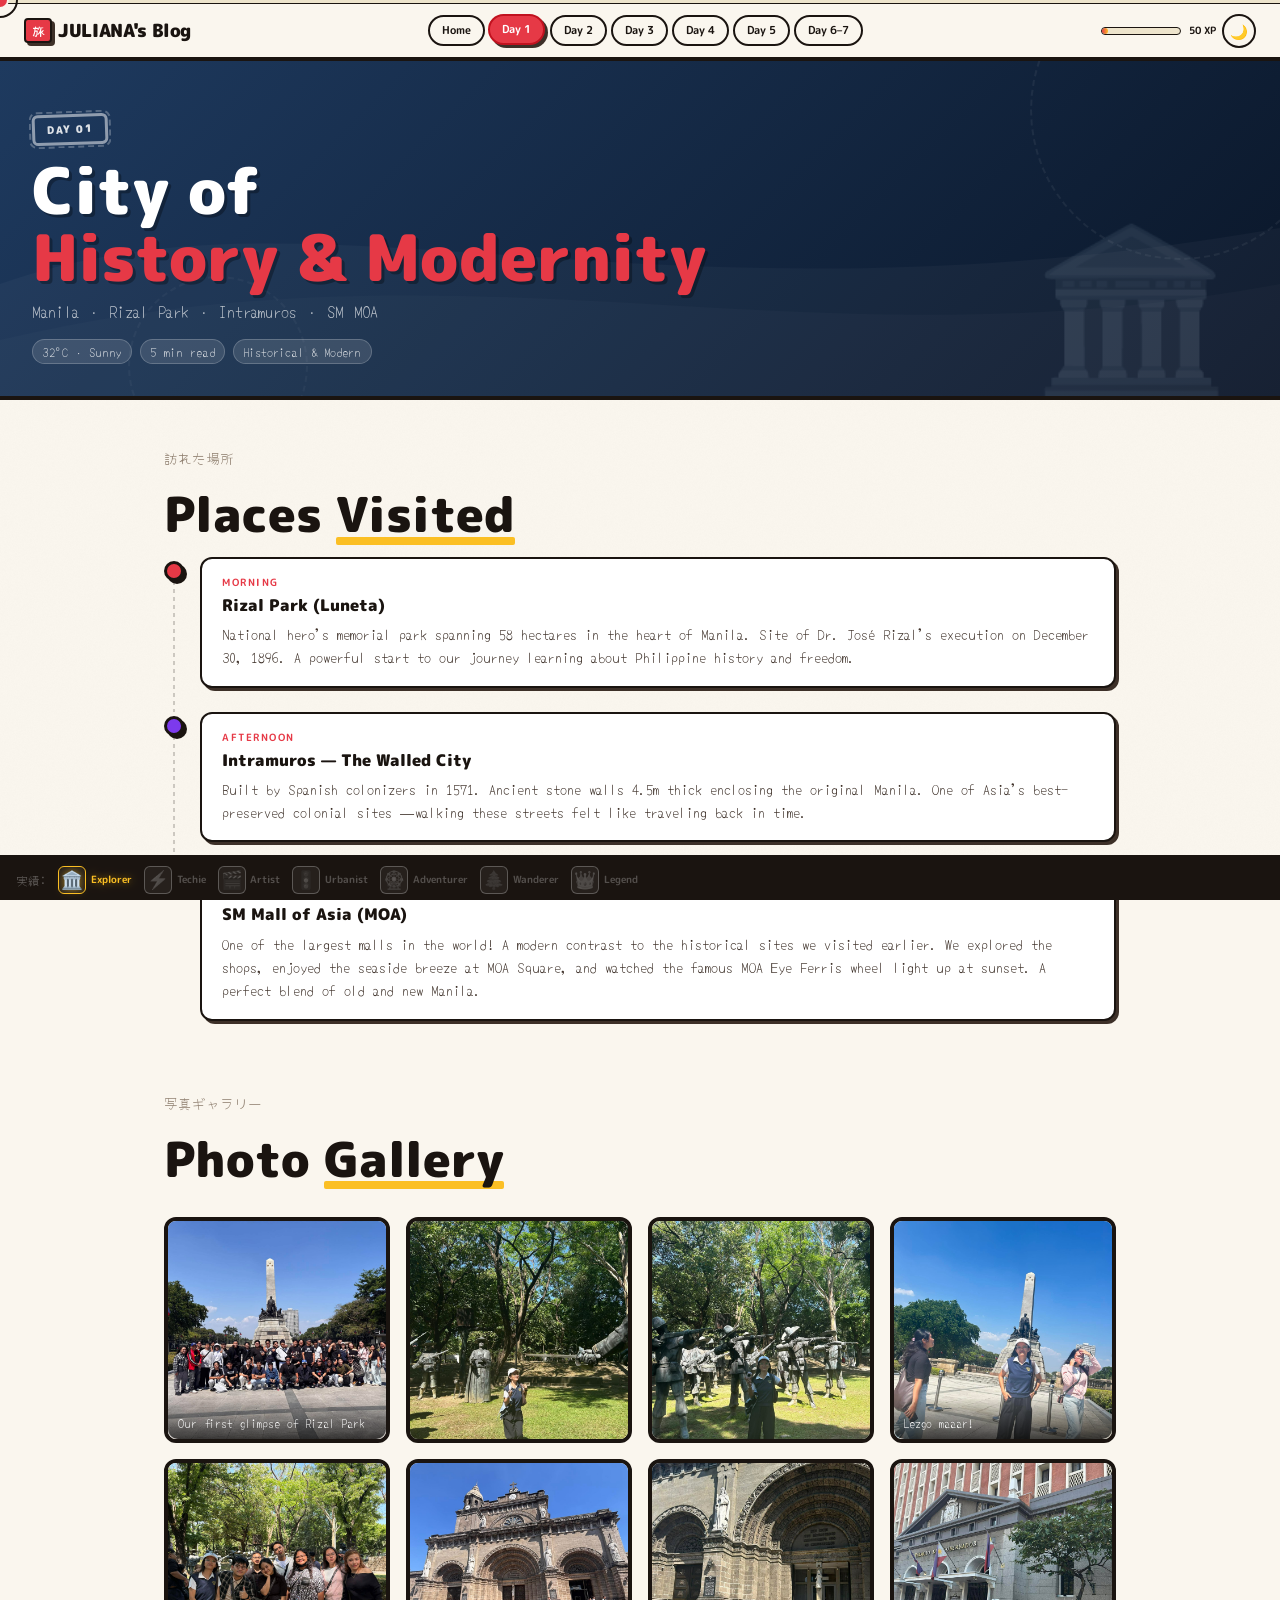
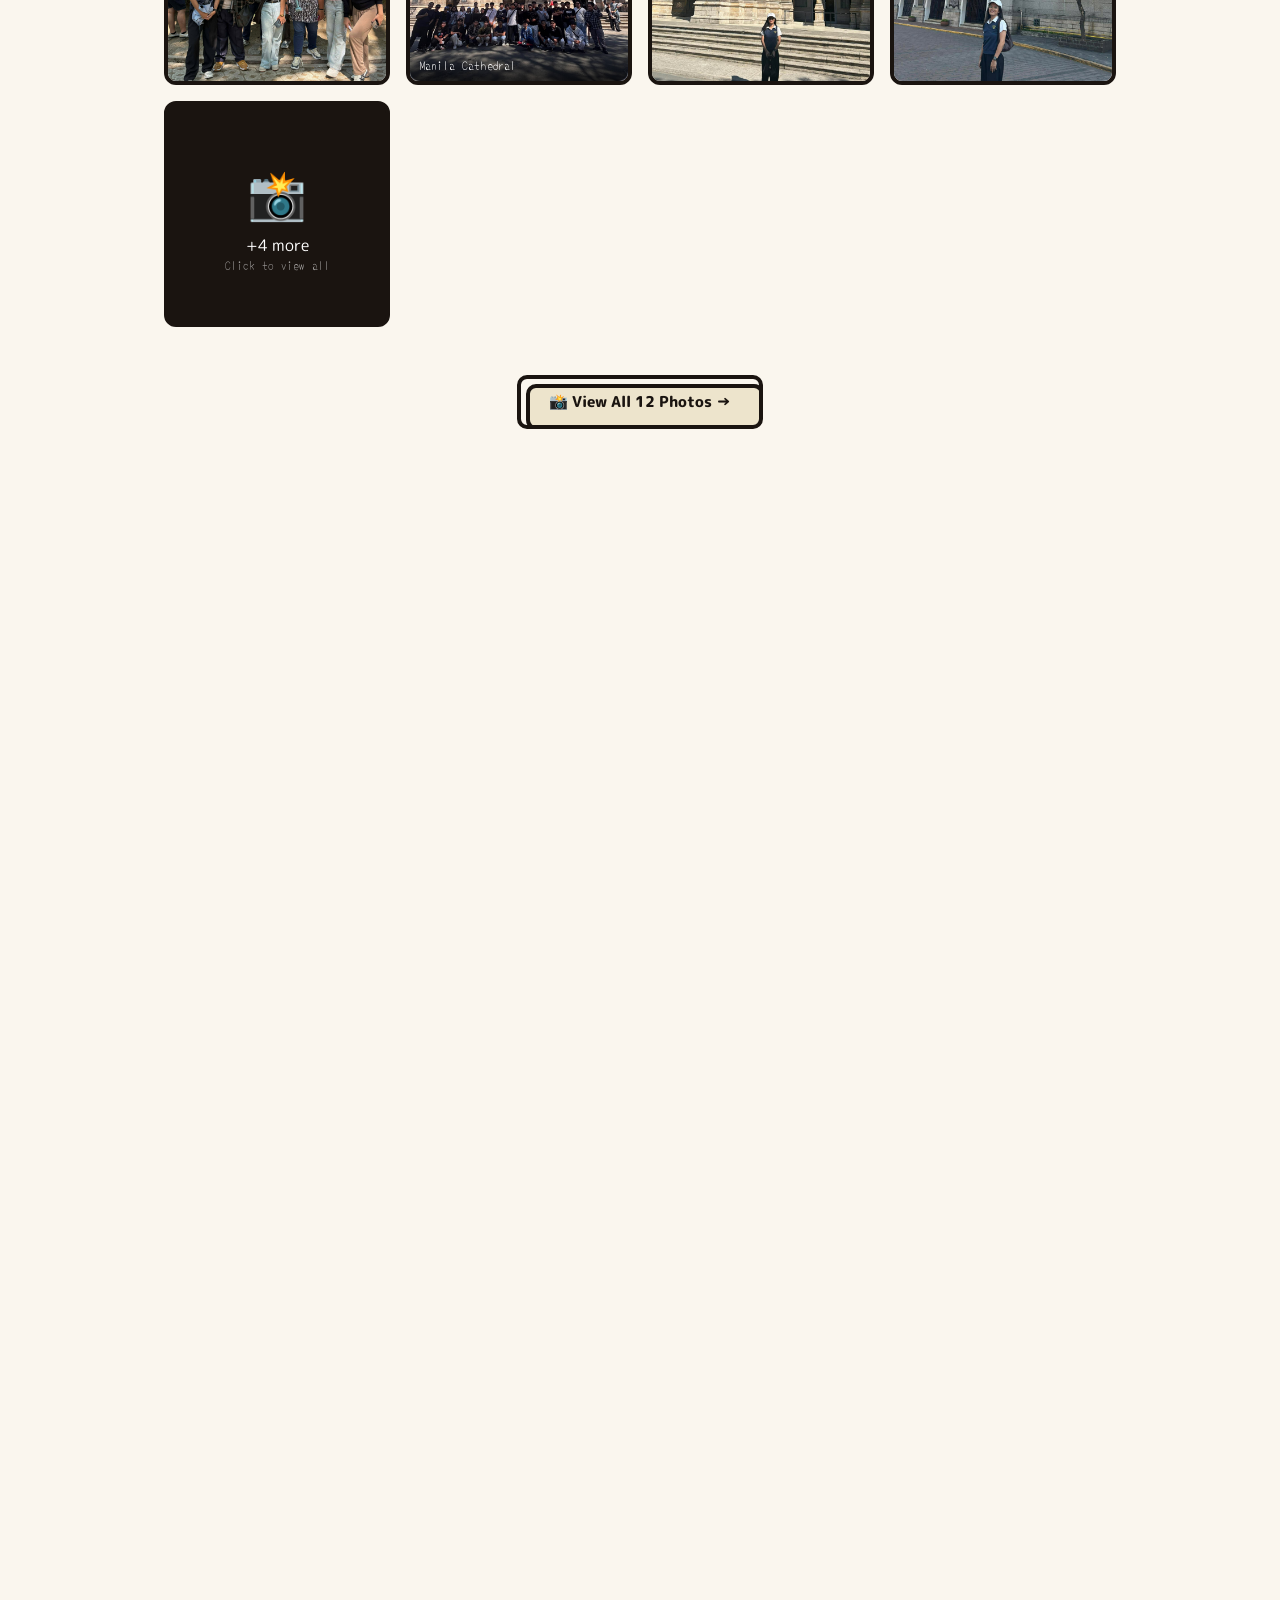
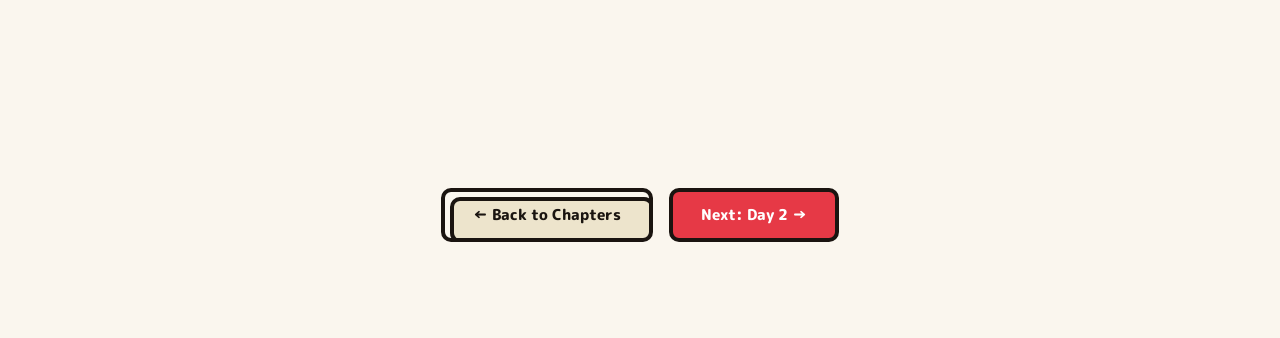
==== commit 2d180cc4: "images w captions" ====
--- a/day1.html
+++ b/day1.html
@@ -116,10 +116,11 @@
               <div class="tl-desc">One of the largest malls in the world! A modern contrast to the historical sites we
                 visited earlier. We explored the shops, enjoyed the seaside breeze at MOA Square, and watched the famous
                 MOA Eye Ferris wheel light up at sunset. A perfect blend of old and new Manila.</div>
-              <div class="tl-emoji"><div>
-            </div>
-          </div>
-        </div>
+              <div class="tl-emoji">
+                <div>
+                </div>
+              </div>
+            </div>
       </section>
 
       <!-- PHOTO GALLERY -->
@@ -142,28 +143,29 @@
             style="padding:1.5rem 1.5rem 1.5rem 4rem;border:var(--border-thick);border-radius:14px;box-shadow:var(--shadow-md);background:#fff;">
             <div class="learn-item">
               <span class="learn-icon"></span>
-              <p>Rizal Park is the symbolic heart of Philippine freedom — where our national hero was executed and where
-                the nation's spirit was rekindled.</p>
-            </div>
-            <div class="learn-item">
-              <span class="learn-icon"></span>
-              <p>Intramuros has 8 gates called "puertas" and its walls were designed to protect the colonial capital
-                from invasion and typhoons.</p>
-            </div>
-            <div class="learn-item">
-              <span class="learn-icon"></span>
-              <p>SM MOA is the 4th largest mall in the world and represents modern Philippine commerce and entertainment
-                — a stark but beautiful contrast to centuries-old Intramuros.</p>
-            </div>
-            <div class="learn-item">
-              <span class="learn-icon"></span>
-              <p>The architecture of Intramuros blends Spanish Baroque, Moorish, and indigenous influences — a physical
-                record of cultural fusion.</p>
-            </div>
-            <div class="learn-item">
-              <span class="learn-icon"></span>
-              <p>Manila is a city of contrasts — where history and modernity coexist. From Rizal's execution site to a
-                world-class mall by the bay, this city tells a complex story.</p>
+              <p>Standing at the exact spot where Rizal was executed hit differently than reading about it in a
+                textbook. History stopped being a subject and became something I could actually feel.</p>
+            </div>
+            <div class="learn-item">
+              <span class="learn-icon"></span>
+              <p>Intramuros made me realize how much of Philippine history I took for granted. Those 4.5-meter walls
+                weren't just built for protection — they were built to control. Walking through them as a free Filipino
+                felt meaningful.</p>
+            </div>
+            <div class="learn-item">
+              <span class="learn-icon"></span>
+              <p>As an IT student, MOA reminded me that technology and commerce are deeply linked — the logistics,
+                systems, and infrastructure behind a mall that size is basically an IT operation in itself.</p>
+            </div>
+            <div class="learn-item">
+              <span class="learn-icon"></span>
+              <p>Our batch was loud and excited the whole day — but the moment we stepped inside Intramuros, everyone
+                got quieter. Some places just command respect without asking for it.</p>
+            </div>
+            <div class="learn-item">
+              <span class="learn-icon"></span>
+              <p>Day 1 set the tone for the whole tour: every place we visited had layers. Nothing was just a landmark —
+                everything had a story, a system, a reason to exist.</p>
             </div>
           </div>
         </section>
@@ -174,10 +176,11 @@
             <span class="section-kana">振り返り</span>
             <h2 class="section-heading">Reflection</h2>
             <div class="speech-bubble">
-              <p>"Walking through Intramuros felt like stepping back 500 years into colonial history. But then ending
-                the day at SM MOA — watching the sunset over Manila Bay with the MOA Eye glowing — reminded us that
-                Manila isn't stuck in the past. It's a living, breathing city that honors its history while embracing
-                the future. What a perfect first day."</p>
+              <p>"I didn't expect Day 1 to hit as hard as it did. Walking through Intramuros with my batchmates — all of
+                us IT students from Davao — felt surreal. We spend our days thinking about code and systems, but here we
+                were standing inside 500-year-old walls built by people who had no electricity, let alone computers. And
+                then ending the night at SM MOA, watching the bay light up, I thought — <em>this country has always been
+                  building things.</em> We're just the next generation doing it differently."</p>
             </div>
           </section>
 
